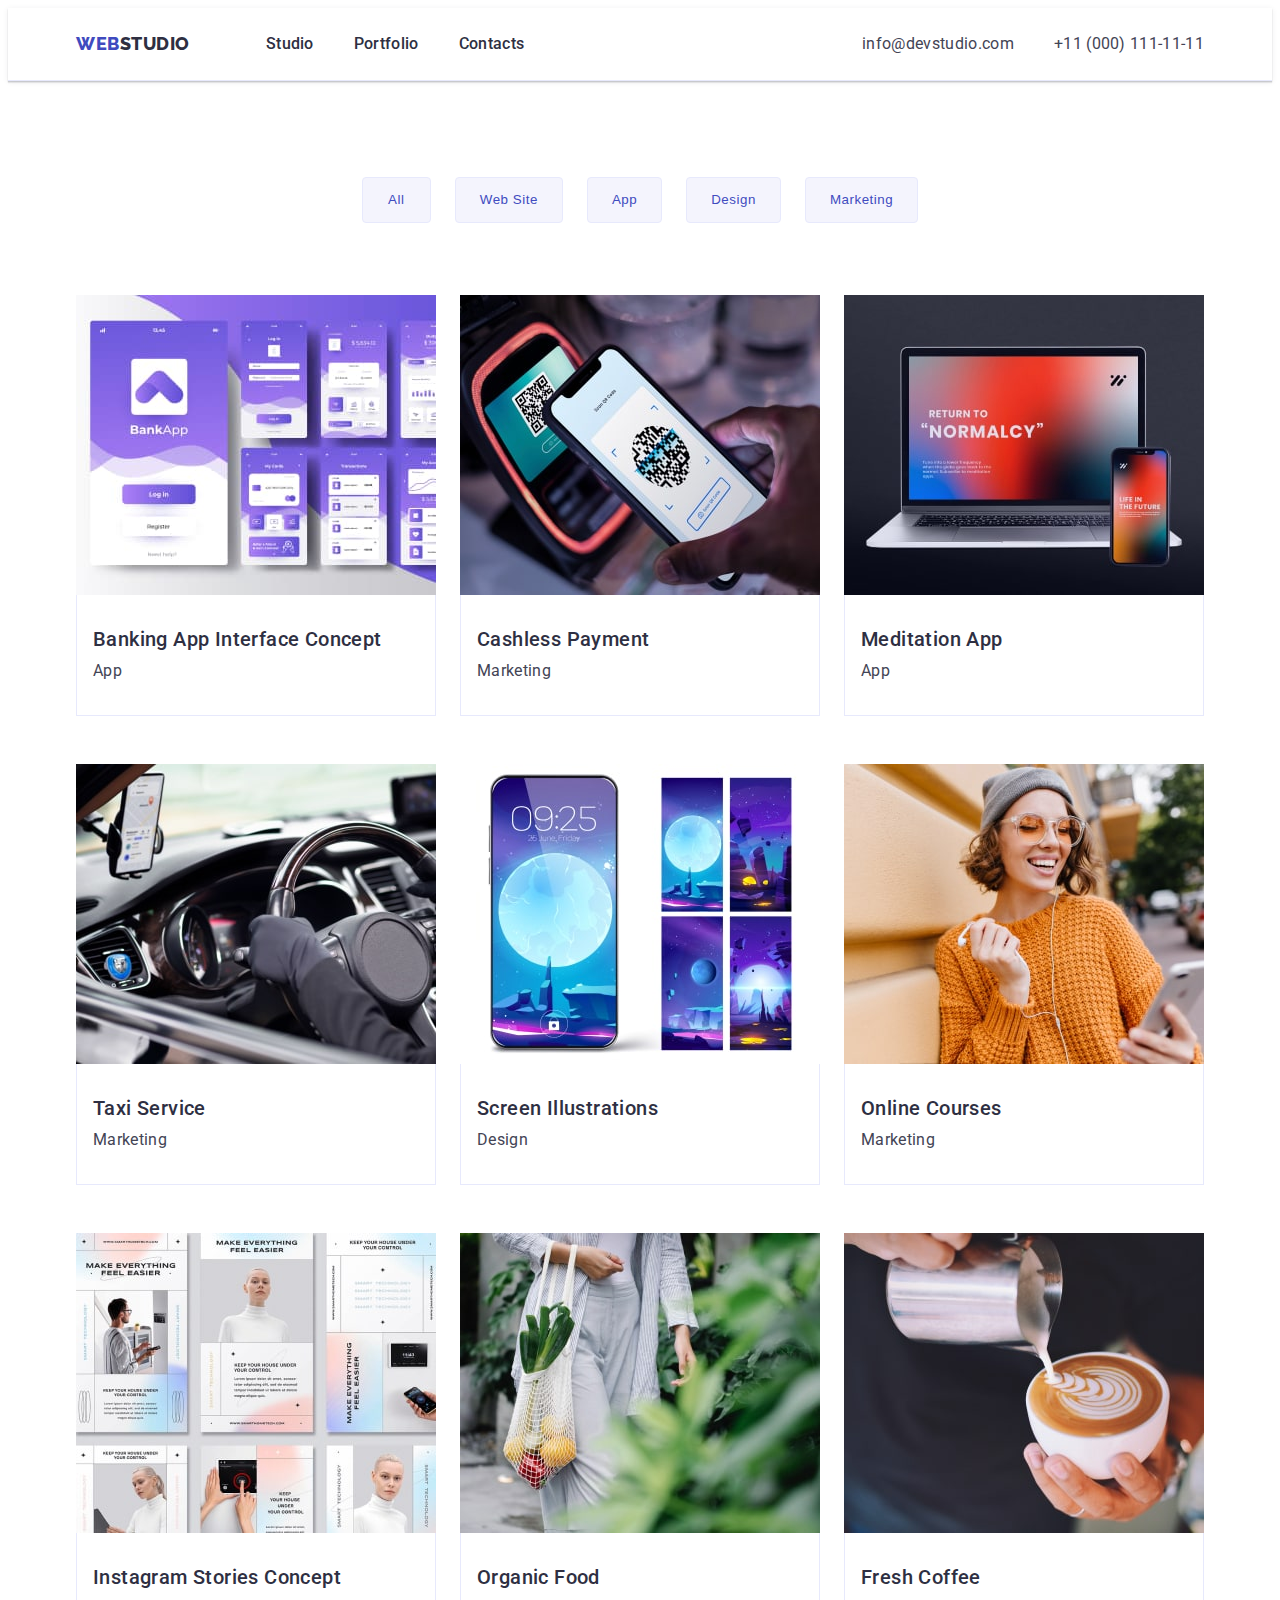
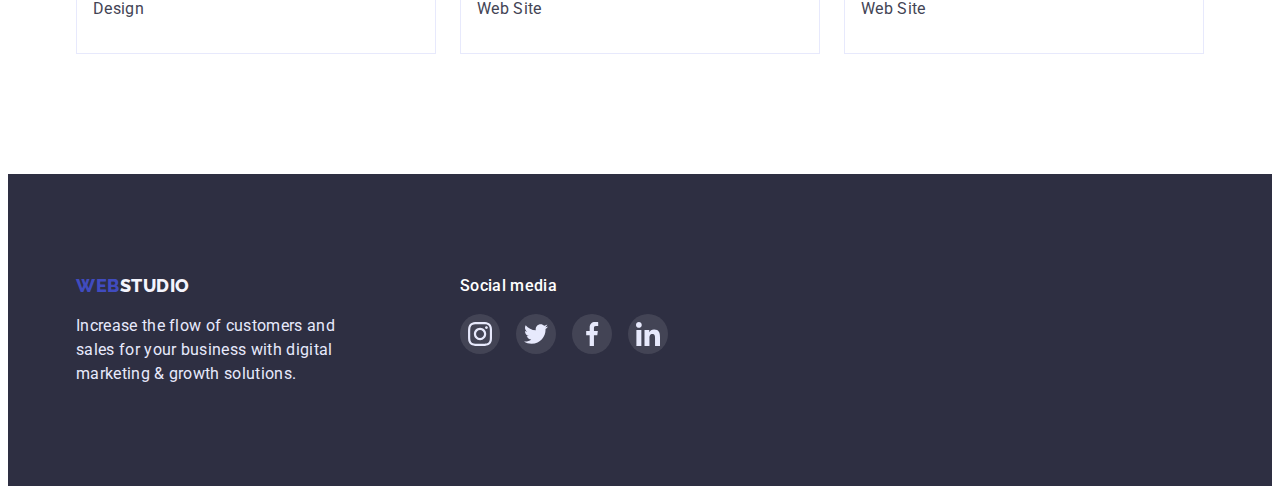
==== portfolio.html @ 6b575285 "Initial commit" ====
<!DOCTYPE html>
<html lang="en">

<head>
    <meta charset="UTF-8">
    <meta http-equiv="X-UA-Compatible" content="IE=edge">
    <meta name="viewport" content="width=device-width, initial-scale=1.0">
    <title>Portfolio</title>
    <!-- fons -->
    <link rel="preconnect" href="https://fonts.googleapis.com">
    <link rel="preconnect" href="https://fonts.gstatic.com" crossorigin>
    <link
        href="https://fonts.googleapis.com/css2?family=Raleway:wght@800&family=Roboto:wght@400;500;700;900&display=swap"
        rel="stylesheet">
    <!-- modern normalize -->
    <link rel="stylesheet" href="https://cdnjs.cloudflare.com/ajax/libs/modern-normalize/1.1.0/modern-normalize.min.css"
        integrity="sha512-wpPYUAdjBVSE4KJnH1VR1HeZfpl1ub8YT/NKx4PuQ5NmX2tKuGu6U/JRp5y+Y8XG2tV+wKQpNHVUX03MfMFn9Q=="
        crossorigin="anonymous" referrerpolicy="no-referrer" />
    <link rel="stylesheet" href="./css/styles.css">
</head>

<body>
    <header class=" header">
        <div class="header-container container">
            <nav class="nav">
                <a class="logo" href="./index.html">Web<span class="accent-head">Studio</span></a>
                <ul class="nav-list list">
                    <li class="nav-item">
                        <a class="nav-link" href="./index.html">Studio</a>
                    </li>
                    <li class="nav-item">
                        <a class="nav-link" href="./portfolio.html">Portfolio</a>
                    </li>
                    <li class="nav-item">
                        <a class="nav-link" href="#">Contacts</a>
                    </li>
                </ul>
            </nav>
            <address>
                <ul class="address list">
                    <li class="address-list">
                        <a class="address-link" href="mailto:info@devstudio.com">info@devstudio.com</a>
                    </li>
                    <li class="address-list">
                        <a class="address-link" href="tel:+110001111111">+11 (000) 111-11-11</a>
                    </li>
                </ul>
            </address>
        </div>
    </header>

    <main>
        <!-- section 1  -->

        <section class="section portfolio">
            <div class="container">
                <h1 hidden>Portfolio</h1>
                <ul class="filter list">
                    <li class="item">
                        <button class="filter-btn" type="button">All</button>
                    </li>
                    <li class="item">
                        <button class="filter-btn" type="button">Web Site</button>
                    </li>
                    <li class="item">
                        <button class="filter-btn" type="button">App</button>
                    </li>
                    <li class="item">
                        <button class="filter-btn" type="button">Design</button>
                    </li>
                    <li class="item">
                        <button class="filter-btn" type="button">Marketing</button>
                    </li>
                </ul>
                <ul class="filter-list list">
                    <li class="filter-list-item">
                        <a class="filter-list-box" href="#">
                            <img class="filter-list-image" src="./images/portfolio/banking_violet_portfolio.jpg"
                                alt="Banking App" width="360" height="300">
                            <div class="filter-box">
                                <h2 class="filter-subtitle">Banking App Interface Concept</h2>
                                <p class="filter-description">App</p>
                            </div>
                        </a>
                    </li>
                    <li class="filter-list-item">
                        <a class="filter-list-box" href="#">
                            <img class="filter-list-image" src="./images/portfolio/cash_less_portfolio.jpg" alt=""
                                width="360" height="300">
                            <div class="filter-box">
                                <h2 class="filter-subtitle">Cashless Payment</h2>
                                <p class="filter-description">Marketing</p>
                            </div>
                        </a>
                    </li>
                    <li class="filter-list-item">
                        <a class="filter-list-box" href="#">
                            <img class="filter-list-image" src="./images/portfolio/meditation_app_portfolio.jpg"
                                alt="Meditation App" width="360" height="300">
                            <div class="filter-box">
                                <h2 class="filter-subtitle">Meditation App</h2>
                                <p class=" filter-description">App</p>
                            </div>
                        </a>
                    </li>
                    <li class="filter-list-item">
                        <a class="filter-list-box" href=" #">
                            <img class="filter-list-image" src="./images/portfolio/taxi_service_portfolio.jpg"
                                alt="Taxi" width="360" height="300">
                            <div class="filter-box">
                                <h2 class="filter-subtitle">Taxi Service</h2>
                                <p class="filter-description">Marketing</p>
                            </div>
                        </a>
                    </li>
                    <li class="filter-list-item">
                        <a class="filter-list-box" href=" #">
                            <img class="filter-list-image" src="./images/portfolio/screen_ilustration_portfolio.jpg"
                                alt="Iphone screen" width="360" height="300">
                            <div class="filter-box">
                                <h2 class="filter-subtitle">Screen Illustrations</h2>
                                <p class="filter-description">Design</p>
                            </div>
                        </a>
                    </li>
                    <li class="filter-list-item">
                        <a class="filter-list-box" href="#">
                            <img class="filter-list-image" src="./images/portfolio/online_courses_portfolio.jpg"
                                alt="girl in orange sweatter" width="360" height="300">
                            <div class="filter-box">
                                <h2 class="filter-subtitle">Online Courses</h2>
                                <p class="filter-description">Marketing</p>
                            </div>
                        </a>
                    </li>
                    <li class="filter-list-item">
                        <a class="filter-list-box" href="#">
                            <img class="filter-list-image"
                                src="./images/portfolio/instagram_stories_concept_portfolio.jpg"
                                alt="Instagram Stories Concept" width="360" height="300">
                            <div class="filter-box">
                                <h2 class="filter-subtitle">Instagram Stories Concept</h2>
                                <p class="filter-description">Design</p>
                            </div>
                        </a>
                    </li>
                    <li class="filter-list-item">
                        <a class="filter-list-box" href="#">
                            <img class="filter-list-image" src="./images/portfolio/organic_food_portfolio.jpg"
                                alt=" organic food" width="360" height="300">
                            <div class="filter-box">
                                <h2 class="filter-subtitle">Organic Food</h2>
                                <p class="filter-description">Web Site</p>
                            </div>
                        </a>
                    </li>
                    <li class="filter-list-item">
                        <a class="filter-list-box" href="#">
                            <img class="filter-list-image" src="./images/portfolio/fresh_coffee_portfolio.jpg"
                                alt="fresh late" width="360" height="300">
                            <div class="filter-box">
                                <h2 class="filter-subtitle">Fresh Coffee</h2>
                                <p class="filter-description">Web Site</p>
                            </div>
                        </a>
                    </li>
                </ul>
            </div>
        </section>

        <footer class="footer">
            <div class="container footer-flex">
                <div class="footer-left">
                    <a class="logo" href="./index.html">Web<span class="accent-foot">Studio</span></a>
                    <p class="footer-text">Increase the flow of customers and sales for your business with digital
                        marketing
                        & growth solutions.</p>
                </div>
                <div class="footer-right">
                    <p class="social-media">Social media</p>
                    <ul class="footer-socials list">
                        <li class="footer-socials-item">
                            <a href="" class="footer-socials-link">
                                <svg class="footer-socials-icon" width="24px" height="24px">
                                    <use href="./images/icons.svg#instagram"></use>
                                </svg>
                            </a>
                        </li>
                        <li class="footer-socials-item">
                            <a href="" class="footer-socials-link">
                                <svg class="footer-socials-icon" width="24px" height="24px">
                                    <use href="./images/icons.svg#twitter"></use>
                                </svg>
                            </a>
                        </li>
                        <li class="footer-socials-item">
                            <a href="" class="footer-socials-link">
                                <svg class="footer-socials-icon" width="24px" height="24px">
                                    <use href="./images/icons.svg#facebook"></use>
                                </svg>
                            </a>
                        </li>
                        <li class="footer-socials-item">
                            <a href="" class="footer-socials-link">
                                <svg class="footer-socials-icon" width="24px" height="24px">
                                    <use href="./images/icons.svg#linkedin"></use>
                                </svg>
                            </a>
                        </li>
                    </ul>
                </div>
            </div>

        </footer>
    </main>
</body>

</html>
---- css/styles.css ----
* {
    box-sizing: border-box;
}

:root {
    --primary-text-color: #2E2F42;
    --text-color-secondary: #434455;
    --btn-primary: #4D5AE5;
    --btn-accent: #404BBF;
    --text-white: #ffffff;
    --background-primary: #F4F4FD;
    --background-secondary: #E7E9FC;
    --customers: #8E8F99;
    --footer-social-link-hoover: #31D0AA;
    --footer-social-link: rgba(255, 255, 255, 0.1);

}

/* WEBSTUDIO and Portfolio html styles formatting  */
/* Utilites */

body {
    /* main text formatting */
    color: var(--primary-text-color);
    font-family: 'Roboto', normal;
    font-size: 16px;
}

P,
ul,
h1,
h2,
h3,
h4,
h5,
h6 {
    margin-top: 0;
}

p {
    margin-bottom: 0;
}

.container {
    width: 100;
    max-width: 1158px;
    margin-left: auto;
    margin-right: auto;
    padding-left: 15px;
    padding-right: 15px;
}

.section {
    padding-top: 120px;
    padding-bottom: 120px;
}

.list {
    margin: 0;
    padding: 0;
    list-style-type: none;
}


/* header */

.header {
    border-bottom: 1px solid #E7E9FC;
    box-shadow: 0px 2px 1px rgba(46, 47, 66, 0.08), 0px 1px 1px rgba(46, 47, 66, 0.16), 0px 1px 6px rgba(46, 47, 66, 0.08);
}

.header-container {
    display: flex;
    justify-content: space-between;
}

.nav {
    display: flex;
    align-items: center;
}

/* logo WebStudio - in all html files */

.logo {
    font-family: 'Raleway', normal;
    font-weight: 800;
    font-size: 18px;
    line-height: 1.33;
    color: var(--btn-accent);
    letter-spacing: 0.03em;
    text-transform: uppercase;
    text-decoration: none;
}

/* logo head STUDIO accent*/
.accent-head {
    color: var(--primary-text-color);

}

/* navigation bar */

.nav-list {
    display: flex;
    margin-left: 76px;
    margin-right: auto;
}

.nav-list .nav-item+.nav-item {
    margin-left: 40px;
}

.nav-link {
    display: block;
    padding-top: 24px;
    padding-bottom: 24px;

    font-weight: 500;
    line-height: 1.5;
    letter-spacing: 0.02em;
    color: var(--primary-text-color);
    text-decoration: none;
}

.address {
    display: flex;
}

.address .address-list+.address-list {
    margin-left: 40px;
}

.address-link {
    display: block;
    padding-top: 24px;
    padding-bottom: 24px;

    font-style: normal;
    line-height: 1.5;
    letter-spacing: 0.02em;
    color: var(--text-color-secondary);
    text-decoration: none;
}

.nav-link:hover,
.nav-link:focus {
    color: var(--btn-accent)
}

.address-link:hover,
.address-link:focus {
    color: var(--btn-accent);
}

/* hero */

.section-hero {
    max-width: 1440px;
    padding-top: 188px;
    padding-bottom: 188px;
    margin-left: auto;
    margin-right: auto;
    background-image: linear-gradient(rgba(46, 47, 66, 0.7), rgba(46, 47, 66, 0.7)), url(../images/hero-background-image.jpg);
    text-align: center;
    background-position: center;
    background-size: cover;


}


.hero-title {
    width: 500px;
    margin-left: auto;
    margin-right: auto;
    margin-bottom: 48px;
    font-size: 56px;
    line-height: 1.07;
    letter-spacing: 0.02em;
    color: var(--text-white);
}


.hero-button {
    display: inline-block;
    text-align: center;

    cursor: pointer;
    min-width: 169px;
    padding: 16px 32px 16px 32px;

    border: 1px transparent;
    border-radius: 4px;
    font-weight: 500;
    letter-spacing: 0.04em;
    color: var(--text-white);
    background-color: var(--btn-accent);

    box-shadow: 0px 4px 4px rgba(0, 0, 0, 0.15);
}

.hero-button:hover,
.hero-button:focus {
    background-color: var(--btn-primary);
}

/* section 2 */

.features {
    padding-bottom: 0;
}

.section-title-hidden {
    position: absolute;
    width: 1px;
    height: 1px;
    margin: -1px;
    border: 0;
    padding: 0;
    white-space: nowrap;
    clip-path: inset(100%);
    clip: rect(0 0 0 0);
    overflow: hidden;
}

.section-title {
    text-align: center;
    margin-bottom: 72px;

    font-size: 36px;
    line-height: 1.11;
    letter-spacing: 0.02em;
    text-transform: capitalize;
}

.section-subtitle {
    margin: 0;
    margin-bottom: 8px;
    font-weight: 500;
    font-size: 20px;
    line-height: 1.2;
    letter-spacing: 0.02em;
}

.features-list {
    display: flex;
    flex-wrap: wrap;
}

.feature-item {
    width: 264px;
    margin-right: 24px;
}

.feture-icon {
    display: flex;
    justify-content: center;
    align-items: center;
    width: 264px;
    height: 112px;
    background-color: var(--background-primary);
    margin-bottom: 8px;

}

.feature-item:nth-child(4n) {
    margin: 0;
}

.features-desc {
    line-height: 1.5;
    letter-spacing: 0.02em;
    color: var(--text-color-secondary);
}

/* section 3 */

.product-list {
    display: flex;
    flex-wrap: wrap;
}

.product-item {
    width: 360px;
    border: 1px solid #E7E9FC;
    margin-right: 24px;

}

.product-item-image {
    display: block;
    max-width: 100%;
    height: auto;
}

.product-item:nth-child(3n) {
    margin: 0;
}

/* section 4 */

.team {
    background-color: var(--background-primary);
}

.team-list {
    display: flex;
    flex-wrap: wrap;
}

.team-item {
    width: 264px;
    margin-right: 24px;
    padding-bottom: 32px;
    background-color: var(--text-white);

    box-shadow: 0px 1px 6px rgba(46, 47, 66, 0.08), 0px 1px 1px rgba(46, 47, 66, 0.16), 0px 2px 1px rgba(46, 47, 66, 0.08);
    border-radius: 0px 0px 4px 4px;
}

.team-item:nth-child(4n) {
    margin: 0;
}

.team-title {
    margin-top: 32px;
}

.team-desc {
    margin-bottom: 0;
    line-height: 1.5;
    letter-spacing: 0.02em;
    color: var(--text-color-secondary);
    margin-bottom: 8px;
}

.team-list .section-subtitle,
.team-list .team-desc {
    text-align: center;
}

.team-socials {
    display: flex;
    justify-content: center;
    gap: 24px;
}

.team-socials-link {
    display: flex;
    justify-content: center;
    align-items: center;
    width: 40px;
    height: 40px;
    border-radius: 50%;
    background-color: var(--btn-primary);
}

.team-socials-link:hover,
.team-socials-link:focus {
    background-color: var(--btn-accent);
}

.team-socials-icon {
    width: 16px;
    height: 16px;
    fill: var(--background-secondary);
}

/* section 5 */

.customer {
    display: flex;
}

.customer-list {
    display: flex;
    width: 168px;
}

.customer-list-link {
    display: flex;
    justify-content: center;
    align-items: center;
    cursor: pointer;
    width: 100%;
    height: 88px;
    border: 1px solid var(--customers);
    border-radius: 4px;
    color: var(--customers);
}

.customer-list:not(:last-child) {
    margin-right: 24px;
}

.customer-list-icon {
    fill: currentColor;
}

.customer-list-link:hover,
.customer-lis-link:focus {
    color: var(--btn-accent);
    border: 1px solid var(--btn-accent);
}


/* footer */

.footer {
    padding-top: 100px;
    padding-bottom: 100px;
    background-color: var(--primary-text-color);
}

/* logo footer */

.footer-flex {
    display: flex;
}

.footer-left {
    margin-right: 120px;
}

.accent-foot {
    color: var(--background-primary);
}

.footer-text {
    width: 264px;
    margin-top: 16px;
    line-height: 1.5;
    letter-spacing: 0.02em;
    color: var(--background-secondary);
}

.social-media {
    font-weight: 500;
    font-size: 16px;
    line-height: 1.5;
    letter-spacing: 0.02em;
    color: var(--text-white);
    margin-bottom: 16px;
}

.footer-socials {
    display: flex;
    justify-content: center;
    gap: 16px;
}

.footer-socials-link {
    display: flex;
    justify-content: center;
    align-items: center;
    width: 40px;
    height: 40px;
    border-radius: 50%;
    background-color: var(--footer-social-link);
}

.footer-socials-link:hover,
.footer-socials-link:focus {
    background-color: var(--footer-social-link-hoover);
}

.footer-socials-icon {
    fill: var(--background-secondary);
}

/* Portfolio html */

/* section 1 */

.portfolio {
    padding-top: 96px;
}

.filter {
    margin-bottom: 72px;
    display: flex;
    justify-content: center;
}

.filter .item+.item {
    margin-left: 24px;
}

.filter-btn {
    text-align: center;
    display: inline-block;
    width: auto;
    min-width: 69px;
    border-radius: 4px;
    padding: 12px 24px 12px 24px;
    cursor: pointer;
    line-height: 1.5;
    letter-spacing: 0.04em;
    color: var(--btn-accent);
    background-color: var(--background-primary);
    border: 1px solid #E7E9FC;
}

.filter-btn:hover,
.filter-btn:focus,
.filter-btn:active {
    box-shadow: 0px 3px 1px rgba(0, 0, 0, 0.1), 0px 2px 1px rgba(0, 0, 0, 0.08), 0px 2px 2px rgba(0, 0, 0, 0.12);
    color: var(--text-white);
    background-color: var(--btn-primary);

}

/* products examples */

.filter {
    margin-bottom: 72px;
}

.filter-list {
    display: flex;
    flex-wrap: wrap;
    gap: 48px 24px;


}

.filter-list-item {
    flex-basis: calc((100% - 48px)/3);

}

.filter-list-box {
    text-decoration: none;
    display: block;
    max-width: 100%;
    height: auto;
}

.filter-list-box:hover,
.filter-list-box:focus {
    box-shadow: 0px 1px 6px rgba(46, 47, 66, 0.08), 0px 1px 1px rgba(46, 47, 66, 0.16), 0px 2px 1px rgba(46, 47, 66, 0.08);
}

.filter-list-image {
    display: block;
}

.filter-subtitle {
    font-weight: 500;
    font-size: 20px;
    line-height: 1.2;
    letter-spacing: 0.02em;
    color: var(--primary-text-color);
    margin-bottom: 8px;
}


.filter-description {
    line-height: 1.5;
    letter-spacing: 0.02em;
    color: var(--text-color-secondary);

}

.filter-box {
    padding: 32px 0 32px 16px;
    border: 1px solid #E7E9FC;
    border-top: none;
}
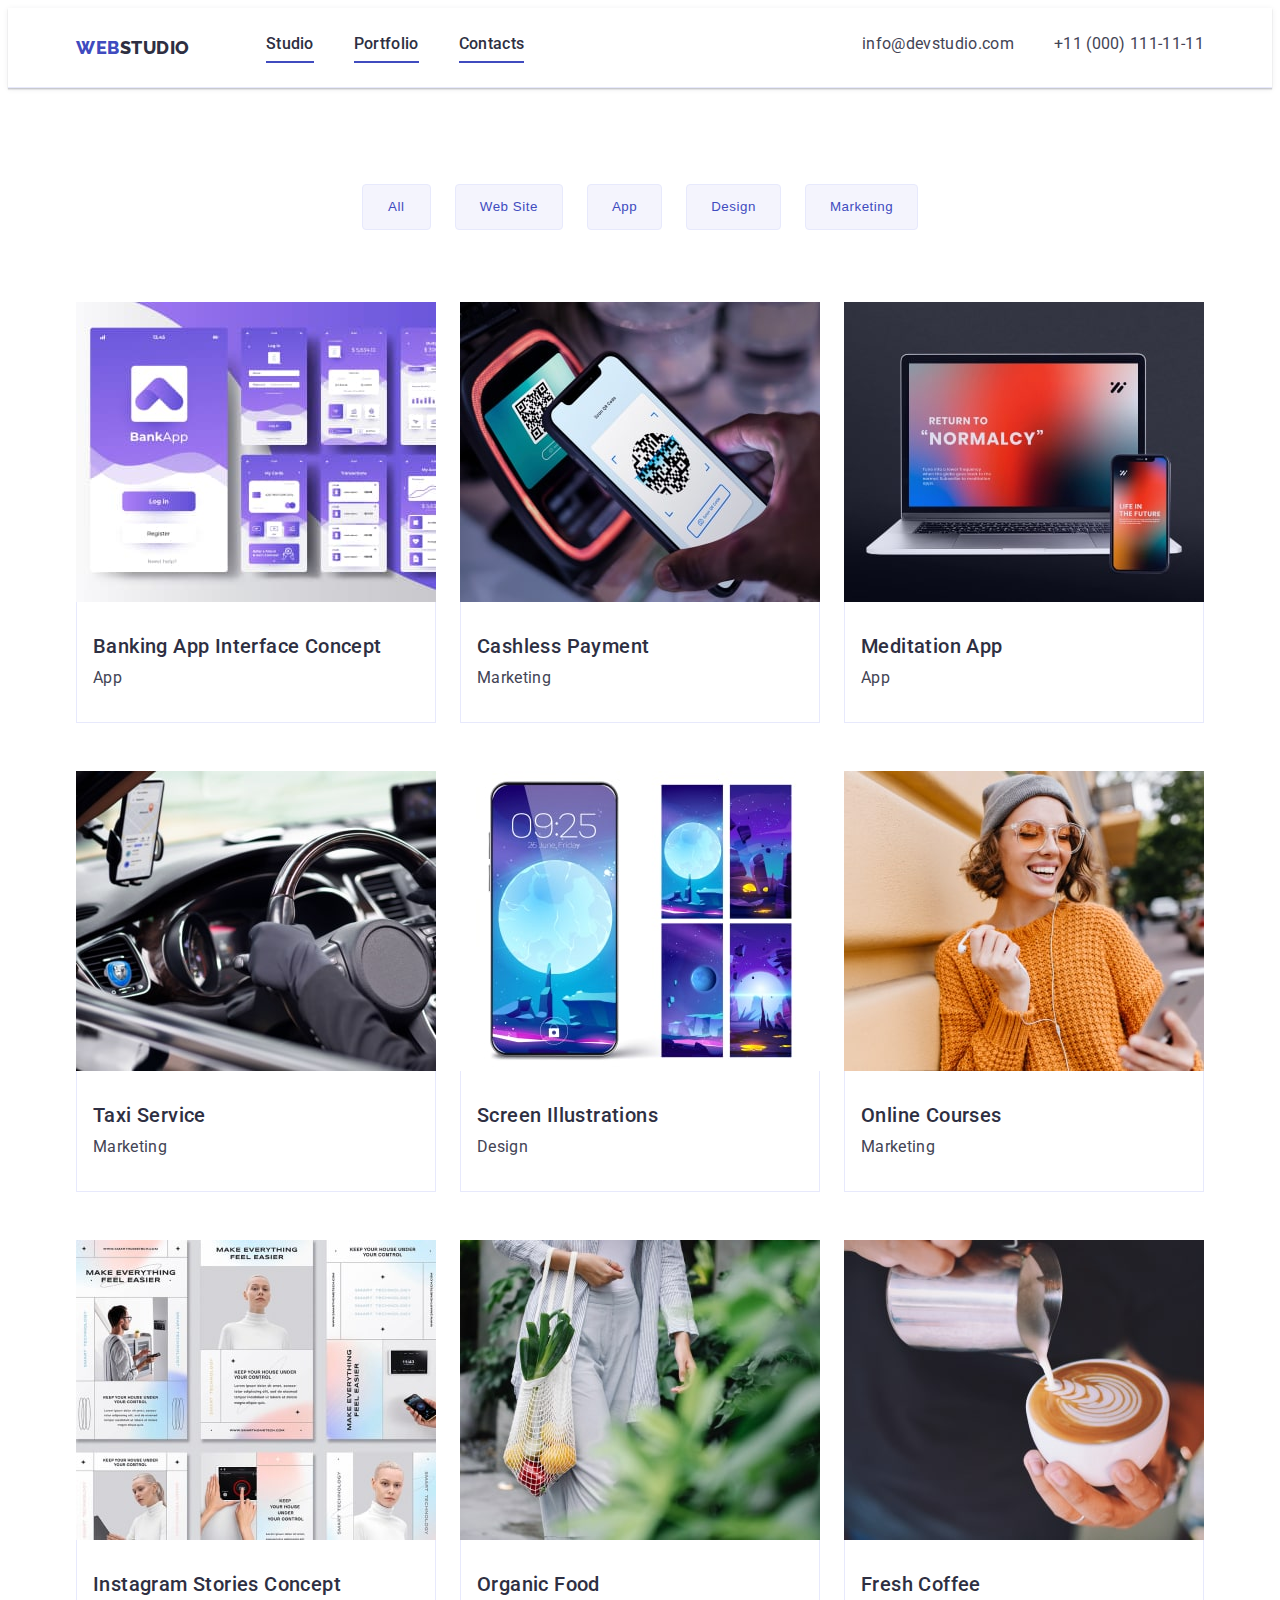
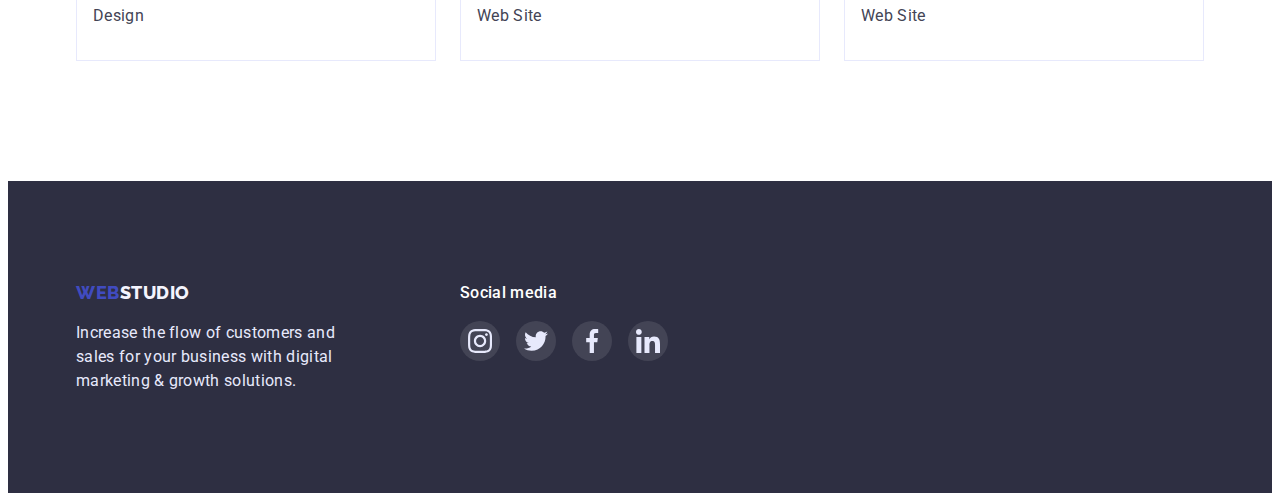
==== commit 1fa863b1: "draft" ====
--- a/portfolio.html
+++ b/portfolio.html
@@ -26,13 +26,13 @@
                 <a class="logo" href="./index.html">Web<span class="accent-head">Studio</span></a>
                 <ul class="nav-list list">
                     <li class="nav-item">
-                        <a class="nav-link" href="./index.html">Studio</a>
+                        <a class="nav-link active" href="./index.html">Studio</a>
                     </li>
                     <li class="nav-item">
-                        <a class="nav-link" href="./portfolio.html">Portfolio</a>
+                        <a class="nav-link active" href="./portfolio.html">Portfolio</a>
                     </li>
                     <li class="nav-item">
-                        <a class="nav-link" href="#">Contacts</a>
+                        <a class="nav-link active" href="#">Contacts</a>
                     </li>
                 </ul>
             </nav>
@@ -74,9 +74,14 @@
                 </ul>
                 <ul class="filter-list list">
                     <li class="filter-list-item">
-                        <a class="filter-list-box" href="#">
-                            <img class="filter-list-image" src="./images/portfolio/banking_violet_portfolio.jpg"
-                                alt="Banking App" width="360" height="300">
+                        <a class="filter-list-link" href="#">
+                            <div class="filter-list-box"><img class="filter-list-image"
+                                    src="./images/portfolio/banking_violet_portfolio.jpg" alt="Banking App" width="360"
+                                    height="300">
+                                <p class="overlay">Lorem ipsum dolor sit amet consectetur adipisicing
+                                    elit. Repellat ducimus ipsa corrupti. Hic libero illo ex asperiores ab perferendis!
+                                    Aperiam fugit nihil repudiandae id cumque eligendi velit sint dolorem sunt.</p>
+                            </div>
                             <div class="filter-box">
                                 <h2 class="filter-subtitle">Banking App Interface Concept</h2>
                                 <p class="filter-description">App</p>
@@ -84,9 +89,11 @@
                         </a>
                     </li>
                     <li class="filter-list-item">
-                        <a class="filter-list-box" href="#">
-                            <img class="filter-list-image" src="./images/portfolio/cash_less_portfolio.jpg" alt=""
-                                width="360" height="300">
+                        <a class="filter-list-link" href="#">
+                            <div class="filter-list-box"><img class="filter-list-image"
+                                    src="./images/portfolio/cash_less_portfolio.jpg" alt="" width="360" height="300">
+                                <p class="overlay"></p>
+                            </div>
                             <div class="filter-box">
                                 <h2 class="filter-subtitle">Cashless Payment</h2>
                                 <p class="filter-description">Marketing</p>
@@ -94,9 +101,12 @@
                         </a>
                     </li>
                     <li class="filter-list-item">
-                        <a class="filter-list-box" href="#">
-                            <img class="filter-list-image" src="./images/portfolio/meditation_app_portfolio.jpg"
-                                alt="Meditation App" width="360" height="300">
+                        <a class="filter-list-link" href="#">
+                            <div class="filter-list-box"><img class="filter-list-image"
+                                    src="./images/portfolio/meditation_app_portfolio.jpg" alt="Meditation App"
+                                    width="360" height="300">
+                                <p class="overlay"></p>
+                            </div>
                             <div class="filter-box">
                                 <h2 class="filter-subtitle">Meditation App</h2>
                                 <p class=" filter-description">App</p>
@@ -104,9 +114,12 @@
                         </a>
                     </li>
                     <li class="filter-list-item">
-                        <a class="filter-list-box" href=" #">
-                            <img class="filter-list-image" src="./images/portfolio/taxi_service_portfolio.jpg"
-                                alt="Taxi" width="360" height="300">
+                        <a class="filter-list-link" href=" #">
+                            <div class="filter-list-box"><img class="filter-list-image"
+                                    src="./images/portfolio/taxi_service_portfolio.jpg" alt="Taxi" width="360"
+                                    height="300">
+                                <p class="overlay"></p>
+                            </div>
                             <div class="filter-box">
                                 <h2 class="filter-subtitle">Taxi Service</h2>
                                 <p class="filter-description">Marketing</p>
@@ -114,9 +127,12 @@
                         </a>
                     </li>
                     <li class="filter-list-item">
-                        <a class="filter-list-box" href=" #">
-                            <img class="filter-list-image" src="./images/portfolio/screen_ilustration_portfolio.jpg"
-                                alt="Iphone screen" width="360" height="300">
+                        <a class="filter-list-link" href=" #">
+                            <div class="filter-list-box"><img class="filter-list-image"
+                                    src="./images/portfolio/screen_ilustration_portfolio.jpg" alt="Iphone screen"
+                                    width="360" height="300">
+                                <p class="overlay"></p>
+                            </div>
                             <div class="filter-box">
                                 <h2 class="filter-subtitle">Screen Illustrations</h2>
                                 <p class="filter-description">Design</p>
@@ -124,9 +140,12 @@
                         </a>
                     </li>
                     <li class="filter-list-item">
-                        <a class="filter-list-box" href="#">
-                            <img class="filter-list-image" src="./images/portfolio/online_courses_portfolio.jpg"
-                                alt="girl in orange sweatter" width="360" height="300">
+                        <a class="filter-list-link" href="#">
+                            <div class="filter-list-box"><img class="filter-list-image"
+                                    src="./images/portfolio/online_courses_portfolio.jpg" alt="girl in orange sweatter"
+                                    width="360" height="300">
+                                <p class="overlay"></p>
+                            </div>
                             <div class="filter-box">
                                 <h2 class="filter-subtitle">Online Courses</h2>
                                 <p class="filter-description">Marketing</p>
@@ -134,10 +153,12 @@
                         </a>
                     </li>
                     <li class="filter-list-item">
-                        <a class="filter-list-box" href="#">
-                            <img class="filter-list-image"
-                                src="./images/portfolio/instagram_stories_concept_portfolio.jpg"
-                                alt="Instagram Stories Concept" width="360" height="300">
+                        <a class="filter-list-link" href="#">
+                            <div class="filter-list-box"><img class="filter-list-image"
+                                    src="./images/portfolio/instagram_stories_concept_portfolio.jpg"
+                                    alt="Instagram Stories Concept" width="360" height="300">
+                                <p class="overlay"></p>
+                            </div>
                             <div class="filter-box">
                                 <h2 class="filter-subtitle">Instagram Stories Concept</h2>
                                 <p class="filter-description">Design</p>
@@ -145,9 +166,12 @@
                         </a>
                     </li>
                     <li class="filter-list-item">
-                        <a class="filter-list-box" href="#">
-                            <img class="filter-list-image" src="./images/portfolio/organic_food_portfolio.jpg"
-                                alt=" organic food" width="360" height="300">
+                        <a class="filter-list-link" href="#">
+                            <div class="filter-list-box"><img class="filter-list-image"
+                                    src="./images/portfolio/organic_food_portfolio.jpg" alt=" organic food" width="360"
+                                    height="300">
+                                <p class="overlay"></p>
+                            </div>
                             <div class="filter-box">
                                 <h2 class="filter-subtitle">Organic Food</h2>
                                 <p class="filter-description">Web Site</p>
@@ -155,9 +179,12 @@
                         </a>
                     </li>
                     <li class="filter-list-item">
-                        <a class="filter-list-box" href="#">
-                            <img class="filter-list-image" src="./images/portfolio/fresh_coffee_portfolio.jpg"
-                                alt="fresh late" width="360" height="300">
+                        <a class="filter-list-link" href="#">
+                            <div class="filter-list-box"><img class="filter-list-image"
+                                    src="./images/portfolio/fresh_coffee_portfolio.jpg" alt="fresh late" width="360"
+                                    height="300">
+                                <p class="overlay"></p>
+                            </div>
                             <div class="filter-box">
                                 <h2 class="filter-subtitle">Fresh Coffee</h2>
                                 <p class="filter-description">Web Site</p>
--- a/css/styles.css
+++ b/css/styles.css
@@ -122,6 +122,18 @@
     text-decoration: none;
 }
 
+/* Підкреслення */
+
+.nav-link.active::after {
+    content: "";
+    display: block;
+    border-bottom: 2px solid var(--btn-accent);
+    margin-top: 5px;
+}
+
+
+
+
 .address {
     display: flex;
 }
@@ -144,12 +156,18 @@
 
 .nav-link:hover,
 .nav-link:focus {
-    color: var(--btn-accent)
+    color: var(--btn-accent);
+    transition-property: color;
+    transition-duration: 250ms;
+    transition-timing-function: cubic-bezier(0.4, 0, 0.2, 1);
 }
 
 .address-link:hover,
 .address-link:focus {
     color: var(--btn-accent);
+    transition-property: color;
+    transition-duration: 250ms;
+    transition-timing-function: cubic-bezier(0.4, 0, 0.2, 1);
 }
 
 /* hero */
@@ -202,6 +220,9 @@
 .hero-button:hover,
 .hero-button:focus {
     background-color: var(--btn-primary);
+    transition-property: background-color;
+    transition-duration: 250ms;
+    transition-timing-function: cubic-bezier(0.4, 0, 0.2, 1);
 }
 
 /* section 2 */
@@ -358,6 +379,9 @@
 .team-socials-link:hover,
 .team-socials-link:focus {
     background-color: var(--btn-accent);
+    transition-property: background-color;
+    transition-duration: 250ms;
+    transition-timing-function: cubic-bezier(0.4, 0, 0.2, 1);
 }
 
 .team-socials-icon {
@@ -401,6 +425,9 @@
 .customer-lis-link:focus {
     color: var(--btn-accent);
     border: 1px solid var(--btn-accent);
+    transition-property: color, border;
+    transition-duration: 250ms;
+    transition-timing-function: cubic-bezier(0.4, 0, 0.2, 1);
 }
 
 
@@ -462,6 +489,9 @@
 .footer-socials-link:hover,
 .footer-socials-link:focus {
     background-color: var(--footer-social-link-hoover);
+    transition-property: background-color;
+    transition-duration: 250ms;
+    transition-timing-function: cubic-bezier(0.4, 0, 0.2, 1);
 }
 
 .footer-socials-icon {
@@ -507,6 +537,9 @@
     box-shadow: 0px 3px 1px rgba(0, 0, 0, 0.1), 0px 2px 1px rgba(0, 0, 0, 0.08), 0px 2px 2px rgba(0, 0, 0, 0.12);
     color: var(--text-white);
     background-color: var(--btn-primary);
+    transition-property: box-shadow, color, background-color;
+    transition-duration: 250ms;
+    transition-timing-function: cubic-bezier(0.4, 0, 0.2, 1);
 
 }
 
@@ -529,21 +562,57 @@
 
 }
 
-.filter-list-box {
+.filter-list-link {
     text-decoration: none;
     display: block;
     max-width: 100%;
     height: auto;
 }
 
-.filter-list-box:hover,
-.filter-list-box:focus {
+.filter-list-link:hover,
+.filter-list-link:focus {
     box-shadow: 0px 1px 6px rgba(46, 47, 66, 0.08), 0px 1px 1px rgba(46, 47, 66, 0.16), 0px 2px 1px rgba(46, 47, 66, 0.08);
-}
+    transition-property: box-shadow;
+    transition-duration: 250ms;
+    transition-timing-function: cubic-bezier(0.4, 0, 0.2, 1);
+}
+
 
 .filter-list-image {
     display: block;
 }
+
+.filter-list-box {
+    position: relative;
+    overflow: hidden;
+}
+
+.overlay {
+    position: absolute;
+    left: 0;
+    top: 0;
+    width: 100%;
+    height: 100%;
+    padding-top: 40px;
+    padding-left: 32px;
+    padding-right: 32px;
+    overflow: auto;
+    transform: translate(0, 100%);
+    transition: transform 250ms linear;
+
+    line-height: 1.5;
+    letter-spacing: 0.02em;
+    color: var(--background-primary);
+    background-color: var(--btn-primary);
+
+
+}
+
+.filter-list-link:hover .overlay,
+.filter-list-link:focus .overlay {
+    transform: translate(0, 0);
+}
+
 
 .filter-subtitle {
     font-weight: 500;
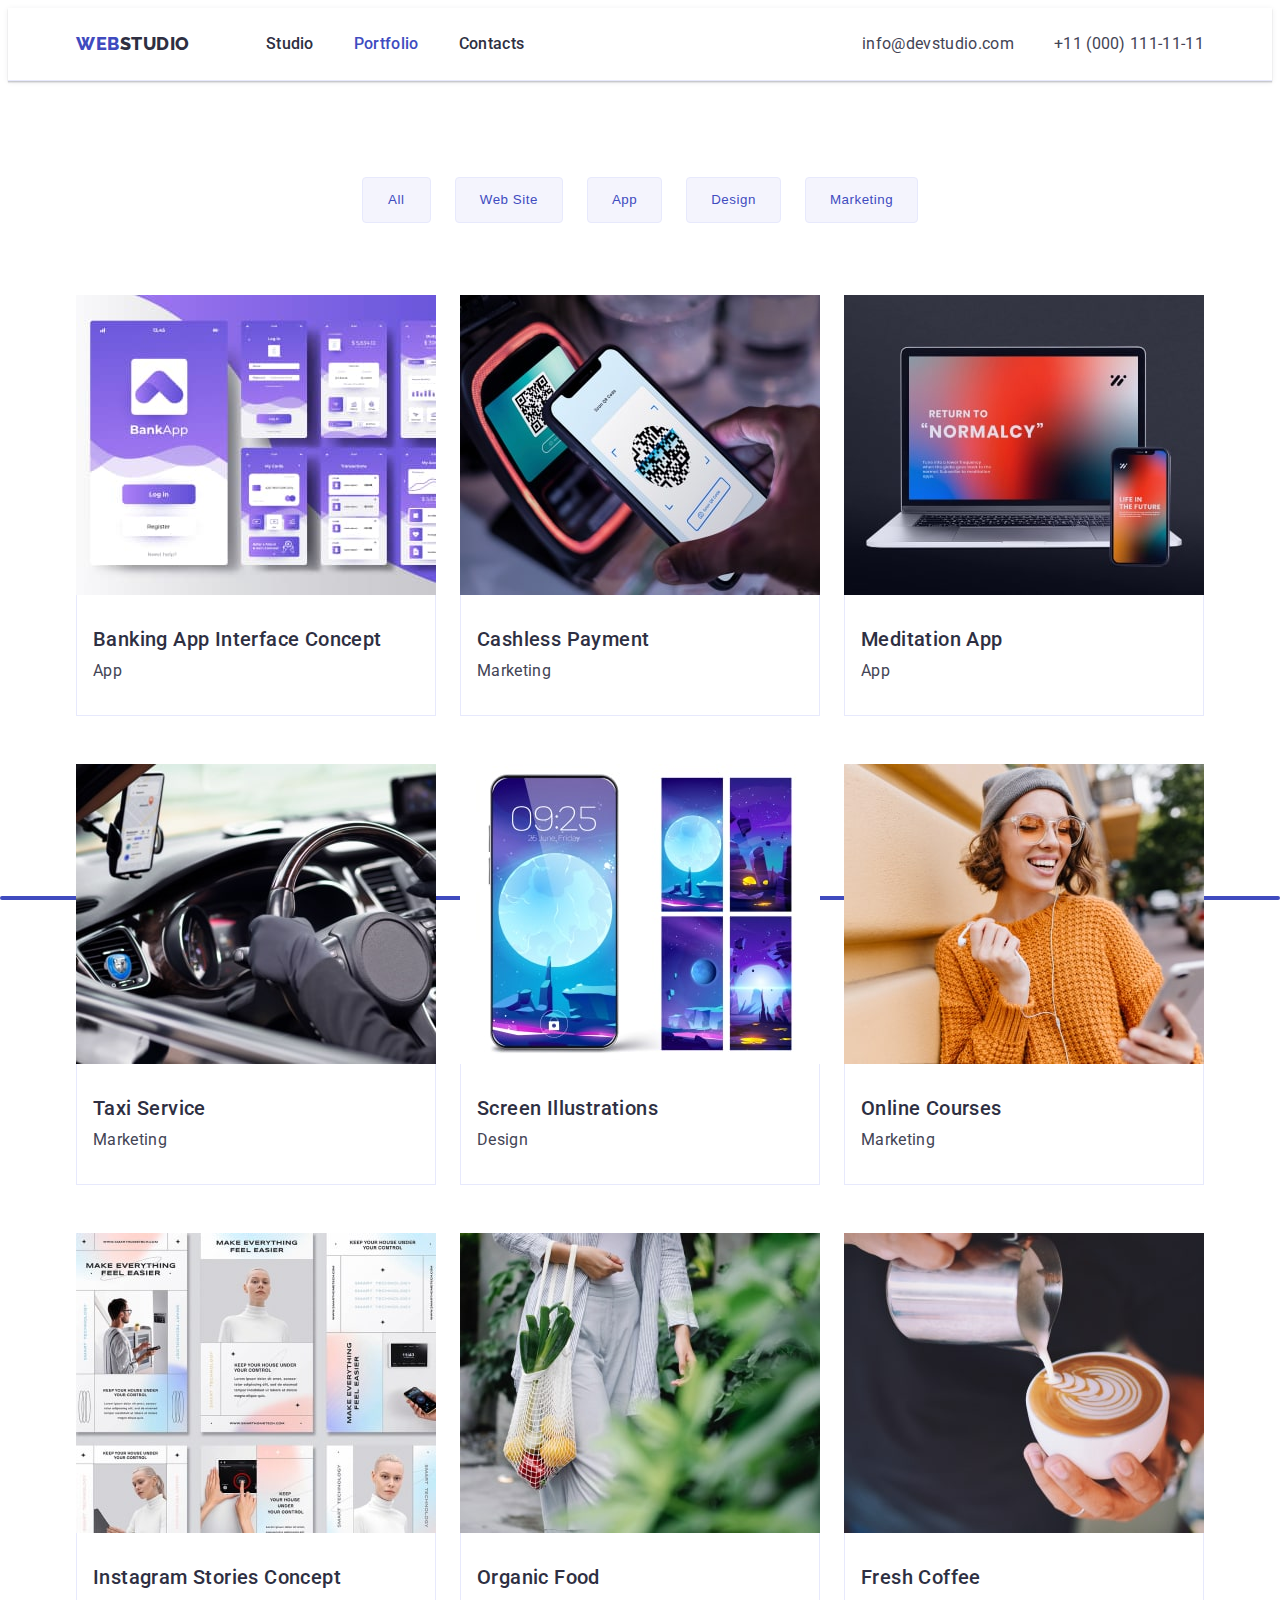
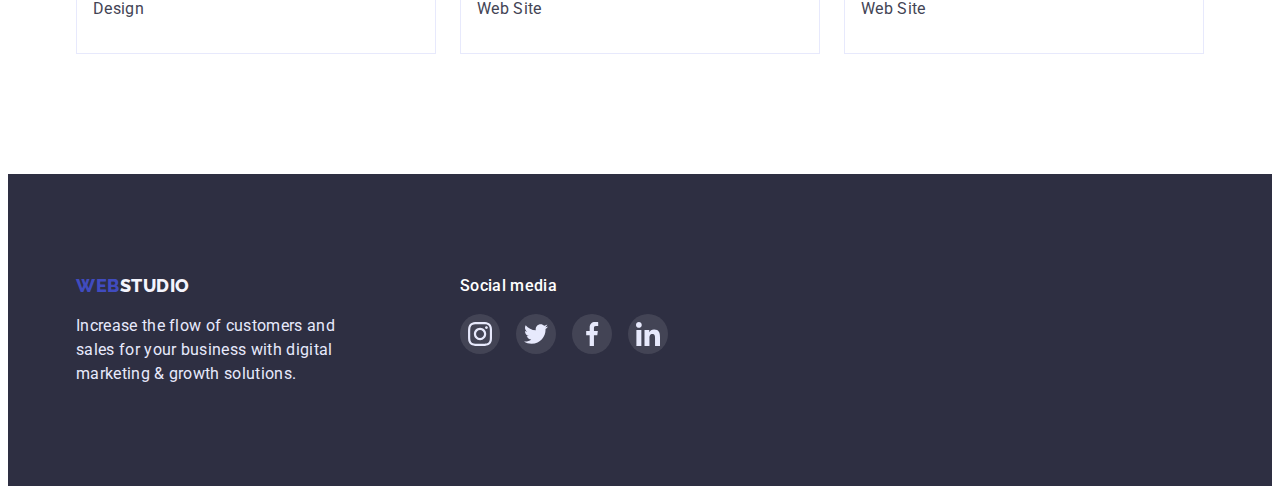
==== commit a4fff0e4: "draft" ====
--- a/portfolio.html
+++ b/portfolio.html
@@ -26,13 +26,13 @@
                 <a class="logo" href="./index.html">Web<span class="accent-head">Studio</span></a>
                 <ul class="nav-list list">
                     <li class="nav-item">
-                        <a class="nav-link active" href="./index.html">Studio</a>
+                        <a class="nav-link " href="./index.html">Studio</a>
                     </li>
                     <li class="nav-item">
                         <a class="nav-link active" href="./portfolio.html">Portfolio</a>
                     </li>
                     <li class="nav-item">
-                        <a class="nav-link active" href="#">Contacts</a>
+                        <a class="nav-link " href="#">Contacts</a>
                     </li>
                 </ul>
             </nav>
--- a/css/styles.css
+++ b/css/styles.css
@@ -111,7 +111,6 @@
 }
 
 .nav-link {
-    display: block;
     padding-top: 24px;
     padding-bottom: 24px;
 
@@ -122,13 +121,21 @@
     text-decoration: none;
 }
 
-/* Підкреслення */
+.nav-link.active {
+    color: var(--btn-accent);
+}
 
 .nav-link.active::after {
+    display: block;
     content: "";
-    display: block;
-    border-bottom: 2px solid var(--btn-accent);
-    margin-top: 5px;
+    position: absolute;
+    width: 100%;
+    height: 4px;
+    background-color: var(--btn-accent);
+
+    bottom: 0;
+    left: 0;
+    border-radius: 2px;
 }
 
 
@@ -224,6 +231,66 @@
     transition-duration: 250ms;
     transition-timing-function: cubic-bezier(0.4, 0, 0.2, 1);
 }
+
+.backdrop-hero {
+    position: fixed;
+    top: 0;
+    left: 0;
+    width: 100%;
+    height: 100%;
+    background-color: rgba(46, 47, 66, 0.4);
+
+    transition-duration: 250ms;
+    transition-timing-function: cubic-bezier(0.4, 0, 0.2, 1);
+
+
+    /* opacity: 1;
+    transition: opacity 250ms cubic-bezier(0.4, 0, 0.2, 1); */
+
+}
+
+.backdrop-hero.is-hidden {
+    opacity: 0;
+    pointer-events: none;
+}
+
+.backdrop-hero.is-hidden .modal-hero {
+    transform: translate(-50%, -50%) scale(1.1);
+}
+
+.modal-hero {
+    position: absolute;
+    top: 50%;
+    left: 50%;
+    transform: translate(-50%, -50%) scale(1);
+
+    width: 408px;
+    height: 576px;
+
+
+    background: #FCFCFC;
+    box-shadow: 0px 1px 1px rgba(0, 0, 0, 0.14), 0px 1px 3px rgba(0, 0, 0, 0.12), 0px 2px 1px rgba(0, 0, 0, 0.2);
+    border-radius: 4px;
+}
+
+.hero-button-close {
+    display: flex;
+    justify-content: center;
+    align-items: center;
+    position: absolute;
+    top: 24px;
+    right: 24px;
+    border-radius: 12px;
+
+
+    width: 24px;
+    height: 24px;
+
+    background: #E7E9FC;
+    border: 1px solid rgba(0, 0, 0, 0.1);
+}
+
+.modal-hero-icon {}
 
 /* section 2 */
 
@@ -342,6 +409,8 @@
 .team-item:nth-child(4n) {
     margin: 0;
 }
+
+
 
 .team-title {
     margin-top: 32px;
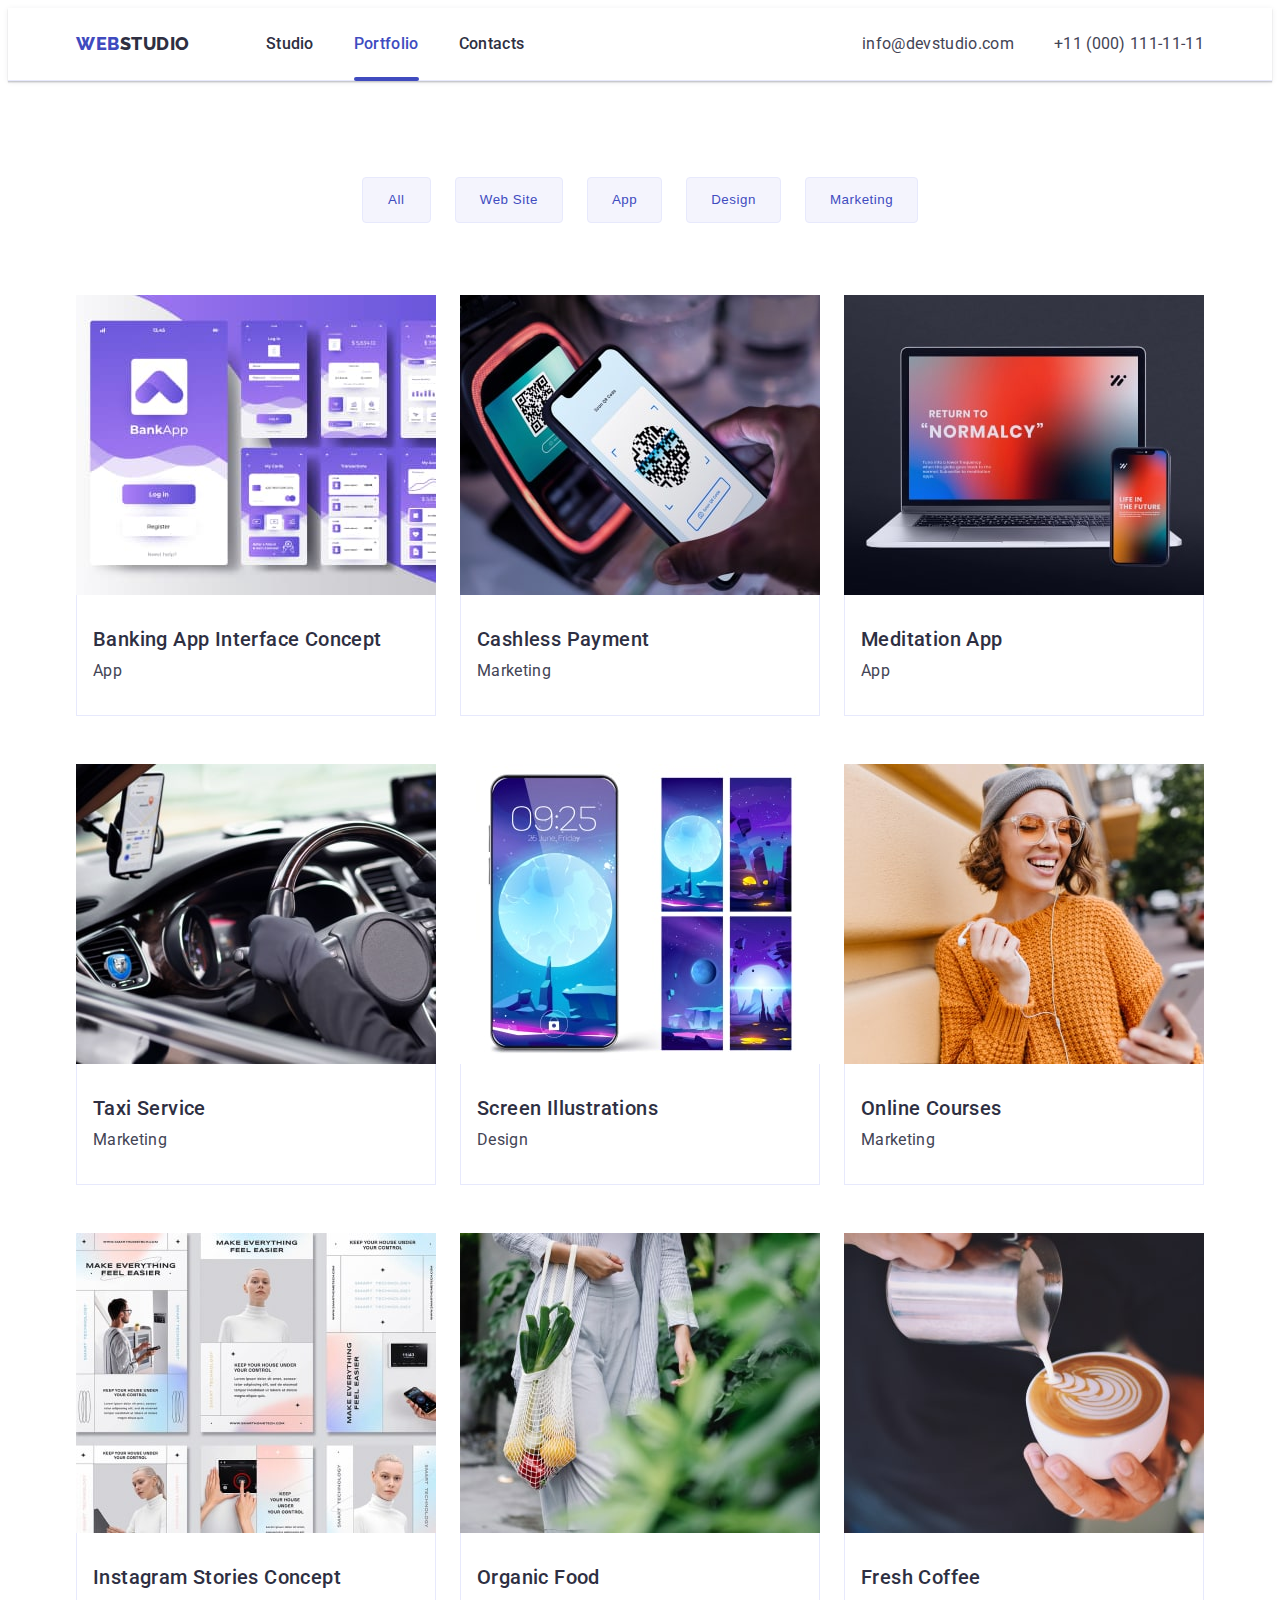
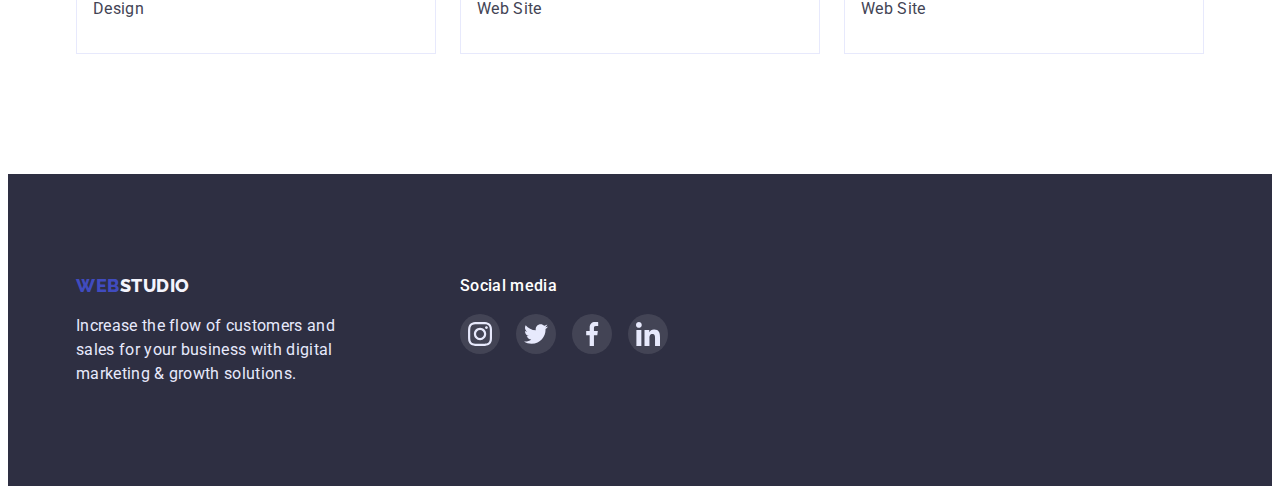
==== commit bf8cc029: "draft" ====
--- a/portfolio.html
+++ b/portfolio.html
@@ -92,7 +92,9 @@
                         <a class="filter-list-link" href="#">
                             <div class="filter-list-box"><img class="filter-list-image"
                                     src="./images/portfolio/cash_less_portfolio.jpg" alt="" width="360" height="300">
-                                <p class="overlay"></p>
+                                <p class="overlay">Lorem ipsum dolor sit amet consectetur adipisicing
+                                    elit. Repellat ducimus ipsa corrupti. Hic libero illo ex asperiores ab perferendis!
+                                    Aperiam fugit nihil repudiandae id cumque eligendi velit sint dolorem sunt.</p>
                             </div>
                             <div class="filter-box">
                                 <h2 class="filter-subtitle">Cashless Payment</h2>
@@ -105,7 +107,9 @@
                             <div class="filter-list-box"><img class="filter-list-image"
                                     src="./images/portfolio/meditation_app_portfolio.jpg" alt="Meditation App"
                                     width="360" height="300">
-                                <p class="overlay"></p>
+                                <p class="overlay">Lorem ipsum dolor sit amet consectetur adipisicing
+                                    elit. Repellat ducimus ipsa corrupti. Hic libero illo ex asperiores ab perferendis!
+                                    Aperiam fugit nihil repudiandae id cumque eligendi velit sint dolorem sunt.</p>
                             </div>
                             <div class="filter-box">
                                 <h2 class="filter-subtitle">Meditation App</h2>
@@ -118,7 +122,9 @@
                             <div class="filter-list-box"><img class="filter-list-image"
                                     src="./images/portfolio/taxi_service_portfolio.jpg" alt="Taxi" width="360"
                                     height="300">
-                                <p class="overlay"></p>
+                                <p class="overlay">Lorem ipsum dolor sit amet consectetur adipisicing
+                                    elit. Repellat ducimus ipsa corrupti. Hic libero illo ex asperiores ab perferendis!
+                                    Aperiam fugit nihil repudiandae id cumque eligendi velit sint dolorem sunt.</p>
                             </div>
                             <div class="filter-box">
                                 <h2 class="filter-subtitle">Taxi Service</h2>
@@ -131,7 +137,9 @@
                             <div class="filter-list-box"><img class="filter-list-image"
                                     src="./images/portfolio/screen_ilustration_portfolio.jpg" alt="Iphone screen"
                                     width="360" height="300">
-                                <p class="overlay"></p>
+                                <p class="overlay">Lorem ipsum dolor sit amet consectetur adipisicing
+                                    elit. Repellat ducimus ipsa corrupti. Hic libero illo ex asperiores ab perferendis!
+                                    Aperiam fugit nihil repudiandae id cumque eligendi velit sint dolorem sunt.</p>
                             </div>
                             <div class="filter-box">
                                 <h2 class="filter-subtitle">Screen Illustrations</h2>
@@ -144,7 +152,9 @@
                             <div class="filter-list-box"><img class="filter-list-image"
                                     src="./images/portfolio/online_courses_portfolio.jpg" alt="girl in orange sweatter"
                                     width="360" height="300">
-                                <p class="overlay"></p>
+                                <p class="overlay">Lorem ipsum dolor sit amet consectetur adipisicing
+                                    elit. Repellat ducimus ipsa corrupti. Hic libero illo ex asperiores ab perferendis!
+                                    Aperiam fugit nihil repudiandae id cumque eligendi velit sint dolorem sunt.</p>
                             </div>
                             <div class="filter-box">
                                 <h2 class="filter-subtitle">Online Courses</h2>
@@ -157,7 +167,9 @@
                             <div class="filter-list-box"><img class="filter-list-image"
                                     src="./images/portfolio/instagram_stories_concept_portfolio.jpg"
                                     alt="Instagram Stories Concept" width="360" height="300">
-                                <p class="overlay"></p>
+                                <p class="overlay">Lorem ipsum dolor sit amet consectetur adipisicing
+                                    elit. Repellat ducimus ipsa corrupti. Hic libero illo ex asperiores ab perferendis!
+                                    Aperiam fugit nihil repudiandae id cumque eligendi velit sint dolorem sunt.</p>
                             </div>
                             <div class="filter-box">
                                 <h2 class="filter-subtitle">Instagram Stories Concept</h2>
@@ -170,7 +182,9 @@
                             <div class="filter-list-box"><img class="filter-list-image"
                                     src="./images/portfolio/organic_food_portfolio.jpg" alt=" organic food" width="360"
                                     height="300">
-                                <p class="overlay"></p>
+                                <p class="overlay">Lorem ipsum dolor sit amet consectetur adipisicing
+                                    elit. Repellat ducimus ipsa corrupti. Hic libero illo ex asperiores ab perferendis!
+                                    Aperiam fugit nihil repudiandae id cumque eligendi velit sint dolorem sunt.</p>
                             </div>
                             <div class="filter-box">
                                 <h2 class="filter-subtitle">Organic Food</h2>
@@ -183,7 +197,9 @@
                             <div class="filter-list-box"><img class="filter-list-image"
                                     src="./images/portfolio/fresh_coffee_portfolio.jpg" alt="fresh late" width="360"
                                     height="300">
-                                <p class="overlay"></p>
+                                <p class="overlay">Lorem ipsum dolor sit amet consectetur adipisicing
+                                    elit. Repellat ducimus ipsa corrupti. Hic libero illo ex asperiores ab perferendis!
+                                    Aperiam fugit nihil repudiandae id cumque eligendi velit sint dolorem sunt.</p>
                             </div>
                             <div class="filter-box">
                                 <h2 class="filter-subtitle">Fresh Coffee</h2>
--- a/css/styles.css
+++ b/css/styles.css
@@ -113,12 +113,16 @@
 .nav-link {
     padding-top: 24px;
     padding-bottom: 24px;
-
+    display: block;
     font-weight: 500;
     line-height: 1.5;
     letter-spacing: 0.02em;
     color: var(--primary-text-color);
     text-decoration: none;
+    position: relative;
+    transition-property: color;
+    transition-duration: 250ms;
+    transition-timing-function: cubic-bezier(0.4, 0, 0.2, 1);
 }
 
 .nav-link.active {
@@ -126,14 +130,13 @@
 }
 
 .nav-link.active::after {
+    content: "";
     display: block;
-    content: "";
-    position: absolute;
     width: 100%;
     height: 4px;
     background-color: var(--btn-accent);
-
-    bottom: 0;
+    position: absolute;
+    bottom: -1px;
     left: 0;
     border-radius: 2px;
 }
@@ -159,22 +162,20 @@
     letter-spacing: 0.02em;
     color: var(--text-color-secondary);
     text-decoration: none;
+    transition-property: color;
+    transition-duration: 250ms;
+    transition-timing-function: cubic-bezier(0.4, 0, 0.2, 1);
 }
 
 .nav-link:hover,
 .nav-link:focus {
     color: var(--btn-accent);
-    transition-property: color;
-    transition-duration: 250ms;
-    transition-timing-function: cubic-bezier(0.4, 0, 0.2, 1);
+
 }
 
 .address-link:hover,
 .address-link:focus {
     color: var(--btn-accent);
-    transition-property: color;
-    transition-duration: 250ms;
-    transition-timing-function: cubic-bezier(0.4, 0, 0.2, 1);
 }
 
 /* hero */
@@ -222,75 +223,16 @@
     background-color: var(--btn-accent);
 
     box-shadow: 0px 4px 4px rgba(0, 0, 0, 0.15);
+
+    transition-property: color, background-color, box-shadow;
+    transition-duration: 250ms;
+    transition-timing-function: cubic-bezier(0.4, 0, 0.2, 1);
 }
 
 .hero-button:hover,
 .hero-button:focus {
     background-color: var(--btn-primary);
-    transition-property: background-color;
-    transition-duration: 250ms;
-    transition-timing-function: cubic-bezier(0.4, 0, 0.2, 1);
-}
-
-.backdrop-hero {
-    position: fixed;
-    top: 0;
-    left: 0;
-    width: 100%;
-    height: 100%;
-    background-color: rgba(46, 47, 66, 0.4);
-
-    transition-duration: 250ms;
-    transition-timing-function: cubic-bezier(0.4, 0, 0.2, 1);
-
-
-    /* opacity: 1;
-    transition: opacity 250ms cubic-bezier(0.4, 0, 0.2, 1); */
-
-}
-
-.backdrop-hero.is-hidden {
-    opacity: 0;
-    pointer-events: none;
-}
-
-.backdrop-hero.is-hidden .modal-hero {
-    transform: translate(-50%, -50%) scale(1.1);
-}
-
-.modal-hero {
-    position: absolute;
-    top: 50%;
-    left: 50%;
-    transform: translate(-50%, -50%) scale(1);
-
-    width: 408px;
-    height: 576px;
-
-
-    background: #FCFCFC;
-    box-shadow: 0px 1px 1px rgba(0, 0, 0, 0.14), 0px 1px 3px rgba(0, 0, 0, 0.12), 0px 2px 1px rgba(0, 0, 0, 0.2);
-    border-radius: 4px;
-}
-
-.hero-button-close {
-    display: flex;
-    justify-content: center;
-    align-items: center;
-    position: absolute;
-    top: 24px;
-    right: 24px;
-    border-radius: 12px;
-
-
-    width: 24px;
-    height: 24px;
-
-    background: #E7E9FC;
-    border: 1px solid rgba(0, 0, 0, 0.1);
-}
-
-.modal-hero-icon {}
+}
 
 /* section 2 */
 
@@ -443,14 +385,15 @@
     height: 40px;
     border-radius: 50%;
     background-color: var(--btn-primary);
+    transition-property: background-color;
+    transition-duration: 250ms;
+    transition-timing-function: cubic-bezier(0.4, 0, 0.2, 1);
 }
 
 .team-socials-link:hover,
 .team-socials-link:focus {
     background-color: var(--btn-accent);
-    transition-property: background-color;
-    transition-duration: 250ms;
-    transition-timing-function: cubic-bezier(0.4, 0, 0.2, 1);
+
 }
 
 .team-socials-icon {
@@ -480,6 +423,9 @@
     border: 1px solid var(--customers);
     border-radius: 4px;
     color: var(--customers);
+    transition-property: color, border;
+    transition-duration: 250ms;
+    transition-timing-function: cubic-bezier(0.4, 0, 0.2, 1);
 }
 
 .customer-list:not(:last-child) {
@@ -494,9 +440,7 @@
 .customer-lis-link:focus {
     color: var(--btn-accent);
     border: 1px solid var(--btn-accent);
-    transition-property: color, border;
-    transition-duration: 250ms;
-    transition-timing-function: cubic-bezier(0.4, 0, 0.2, 1);
+
 }
 
 
@@ -553,18 +497,75 @@
     height: 40px;
     border-radius: 50%;
     background-color: var(--footer-social-link);
+    transition-property: background-color;
+    transition-duration: 250ms;
+    transition-timing-function: cubic-bezier(0.4, 0, 0.2, 1);
 }
 
 .footer-socials-link:hover,
 .footer-socials-link:focus {
     background-color: var(--footer-social-link-hoover);
-    transition-property: background-color;
-    transition-duration: 250ms;
-    transition-timing-function: cubic-bezier(0.4, 0, 0.2, 1);
 }
 
 .footer-socials-icon {
     fill: var(--background-secondary);
+}
+
+/* backdrop and modal */
+
+.backdrop-hero {
+    position: fixed;
+    top: 0;
+    left: 0;
+    width: 100%;
+    height: 100%;
+    background-color: rgba(46, 47, 66, 0.4);
+    visibility: visible;
+    pointer-events: auto;
+    opacity: 1;
+    transition: opacity 250ms cubic-bezier(0.4, 0, 0.2, 1);
+}
+
+.backdrop-hero.is-hidden {
+    opacity: 0;
+    pointer-events: none;
+    visibility: hidden;
+}
+
+.backdrop-hero.is-hidden .modal-hero {
+    transform: translate(-50%, -50%) scale(1);
+}
+
+.modal-hero {
+    position: absolute;
+    top: 50%;
+    left: 50%;
+    transform: translate(-50%, -50%) scale(1);
+
+    width: 408px;
+    height: 576px;
+
+
+    background: #FCFCFC;
+    box-shadow: 0px 1px 1px rgba(0, 0, 0, 0.14), 0px 1px 3px rgba(0, 0, 0, 0.12), 0px 2px 1px rgba(0, 0, 0, 0.2);
+    border-radius: 4px;
+}
+
+.hero-button-close {
+    display: flex;
+    justify-content: center;
+    align-items: center;
+    position: absolute;
+    top: 24px;
+    right: 24px;
+    border-radius: 12px;
+
+
+    width: 24px;
+    height: 24px;
+
+    background: #E7E9FC;
+    border: 1px solid rgba(0, 0, 0, 0.1);
 }
 
 /* Portfolio html */
@@ -598,6 +599,10 @@
     color: var(--btn-accent);
     background-color: var(--background-primary);
     border: 1px solid #E7E9FC;
+    transition-property: box-shadow, color, background-color;
+    transition-duration: 250ms;
+    transition-timing-function: cubic-bezier(0.4, 0, 0.2, 1);
+
 }
 
 .filter-btn:hover,
@@ -606,9 +611,6 @@
     box-shadow: 0px 3px 1px rgba(0, 0, 0, 0.1), 0px 2px 1px rgba(0, 0, 0, 0.08), 0px 2px 2px rgba(0, 0, 0, 0.12);
     color: var(--text-white);
     background-color: var(--btn-primary);
-    transition-property: box-shadow, color, background-color;
-    transition-duration: 250ms;
-    transition-timing-function: cubic-bezier(0.4, 0, 0.2, 1);
 
 }
 
@@ -636,14 +638,15 @@
     display: block;
     max-width: 100%;
     height: auto;
+    transition-property: box-shadow;
+    transition-duration: 250ms;
+    transition-timing-function: cubic-bezier(0.4, 0, 0.2, 1);
 }
 
 .filter-list-link:hover,
 .filter-list-link:focus {
     box-shadow: 0px 1px 6px rgba(46, 47, 66, 0.08), 0px 1px 1px rgba(46, 47, 66, 0.16), 0px 2px 1px rgba(46, 47, 66, 0.08);
-    transition-property: box-shadow;
-    transition-duration: 250ms;
-    transition-timing-function: cubic-bezier(0.4, 0, 0.2, 1);
+
 }
 
 
